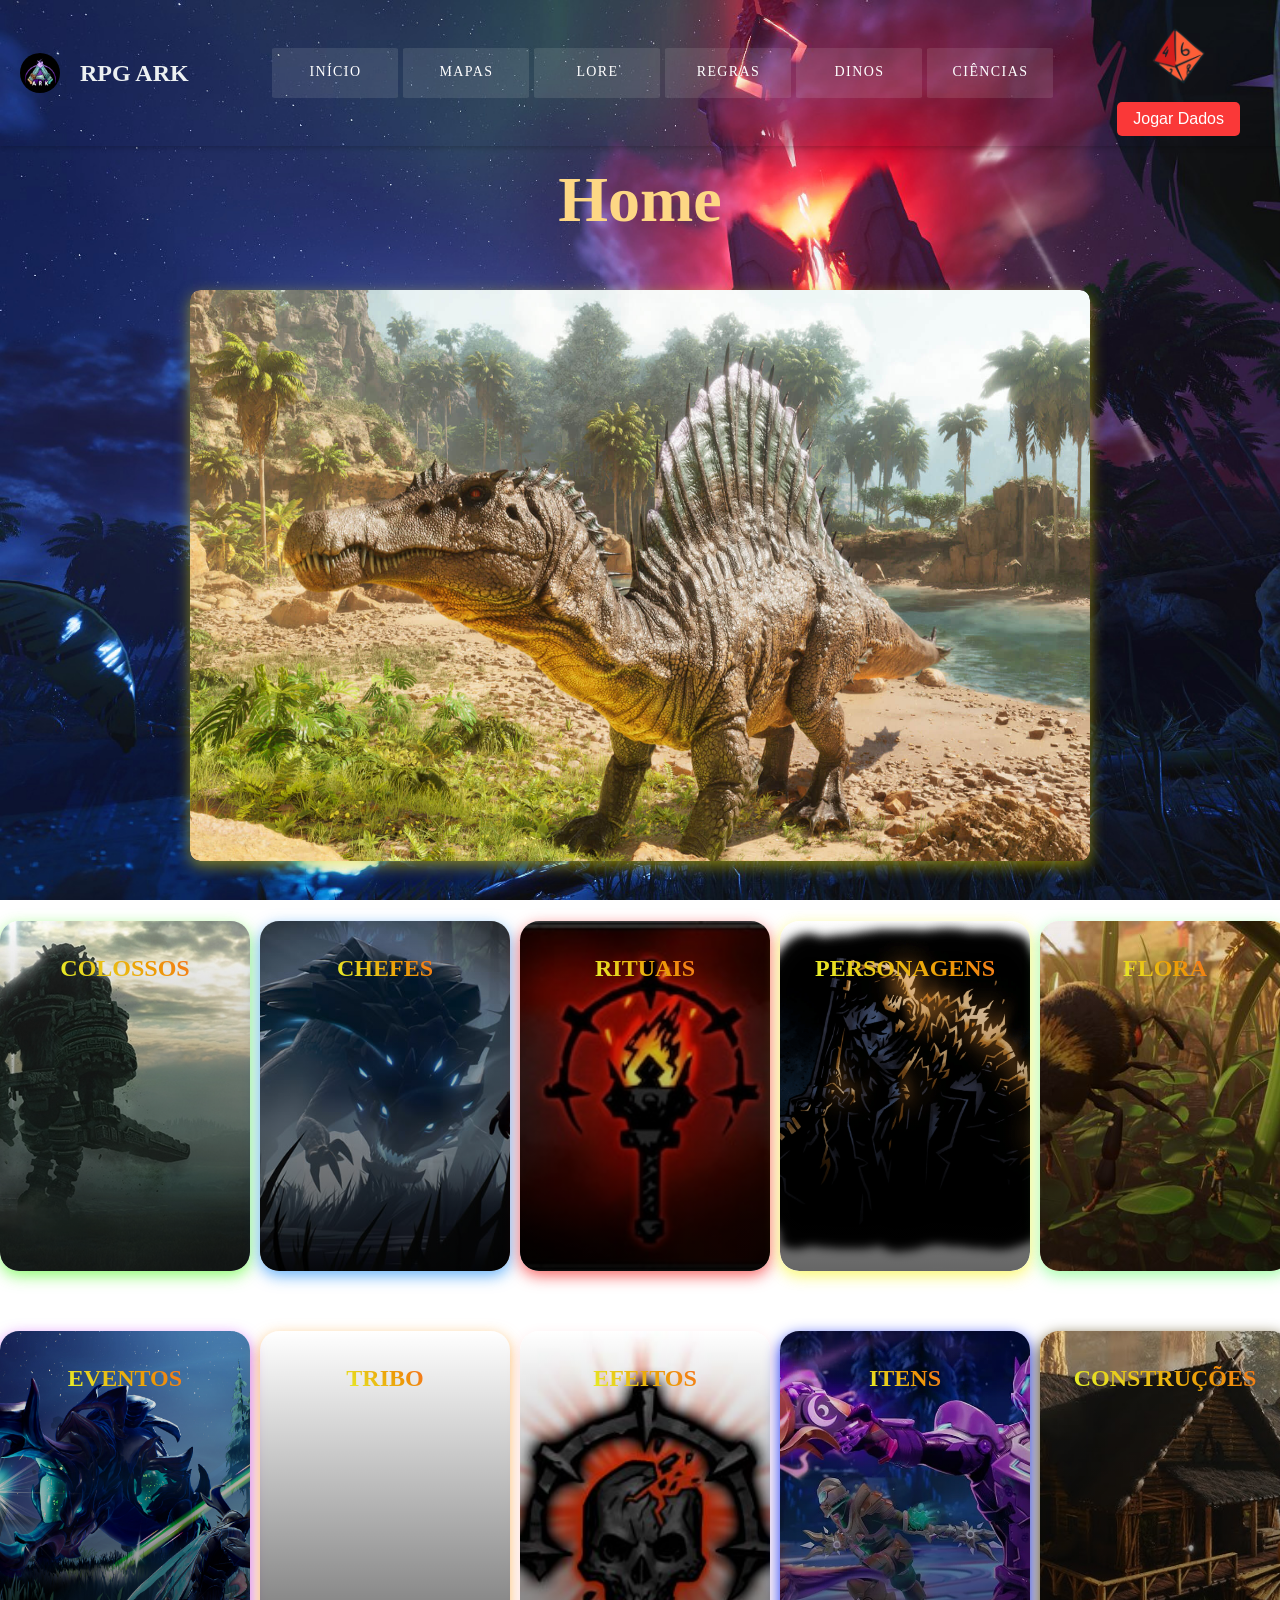
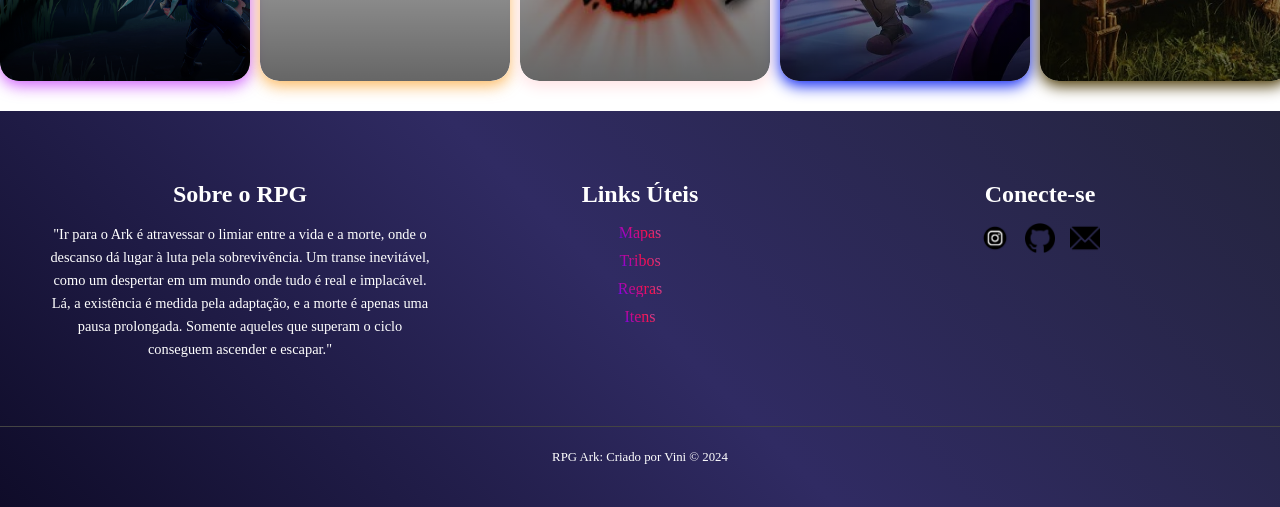
==== index.html @ 52120f5d "Add files via upload" ====
<!DOCTYPE html>
<html lang="pt">
<head>
    <meta charset="UTF-8">
    <meta name="viewport" content="width=device-width, initial-scale=1.0">
    <title>Home</title>
    <link rel="stylesheet" href="css/home.css">
    <link href="https://cdnjs.cloudflare.com/ajax/libs/font-awesome/6.0.0-beta3/css/all.min.css" rel="stylesheet">
    <!-- Fonte -->
    <link rel="preconnect" href="https://fonts.googleapis.com">
    <link rel="preconnect" href="https://fonts.gstatic.com" crossorigin>
    <!--fim da fonte-->
    <link rel="icon" href="favicon.ico" type="image/x-icon"> <!-- Para arquivos .ico -->
    <!-- Alternativa para .png -->
    <link rel="icon" href="imagens/logo v.2.png" type="image/png">
</head>
<body>
   <!-- Nav-Bar ------------------------------------------------------>
   <nav>
    <!-- Logo com Ícone e Texto -->
    <div class="logo">
        <img src="imagens/logo v.2.png" alt="Logo"> <!-- Substitua pelo nome da sua imagem -->
        <h1>RPG ARK</h1>
    </div>
    <div class="nav-links">
        <a href="index.html"><span>Início</span></a>
        <a href="index_mapas.html"><span>Mapas</span></a>
        <a href="index_história.html"><span>Lore</span></a>
        <a href=""><span>Regras</span></a>
        <a href=""><span>Dinos</span></a>
        <a href=""><span>Ciências</span></a>
    </div>
    <!-- Botão Glow -->
    <div class="dado-container">
        <img src="imagens/dado_iridescente.webp" alt="dado" class="dado"> <!-- Substitua pelo nome da sua imagem -->
        <button id="openMenu" class="glow-on-hover">Jogar Dados</button>
    </div>
    
    <div id="diceMenu" class="menu hidden">
        <button id="closeMenu">Fechar</button>
        <h3>Rolar Dados</h3>
        <label for="playerName">Nome do Jogador:</label>
        <input type="text" id="playerName" placeholder="Digite o nome do jogador">
        <label for="diceSelect">Selecione o tipo de dado:</label>
        <select id="diceSelect">
            <option value="20">D20</option>
            <option value="12">D12</option>
            <option value="10">D10</option>
            <option value="8">D8</option>
            <option value="6">D6</option>
            <option value="4">D4</option>
            <option value="2">D2</option>
        </select>
        <button id="rollDice">Rolar Dados</button>
        <div id="rolls">
            <h4>Registro de Rolagens:</h4>
            <ul id="rollList"></ul>
            <p id="total">Total: 0</p>
        </div>
        <button id="clearRolls">Limpar Registro</button>
    </div>
    
  </nav>
    <!-- Fim Nav-Bar ------------------------------------------------->
    <main>
        <!-- Seção Início -->
        <div class="titulo_principal">
            <h1 class="titulo_efeito">Home</h1>
        </div>
        
          
        <!-- carrossel-->
        <div class="carousel">
            <div class="carousel-images">
                <!-- Imagem duplicada da última para efeito de transição -->
                <img src="imagens/t-rex_primal.jpg" alt="Imagem 8 (duplicada)">
                <!-- Imagens reais -->
                <img src="imagens/espino_praia.jpg" alt="Imagem 1">
                <img src="imagens/shastassauros.jpg" alt="Imagem 2">
                <img src="imagens/Shadow-of-the-Colossus-titâ-home.jpg" alt="Imagem 3">
                <img src="imagens/pyromanes_ macho_fêmea.jpeg" alt="Imagem 4">
                <img src="imagens/the_isle_raptor.webp" alt="Imagem 5">
                <img src="imagens/deinosuchus_praia.png" alt="Imagem 6">
                <img src="imagens/meraxes_aberration_the_isle.jpg" alt="Imagem 7">
                <img src="imagens/t-rex_primal.jpg" alt="Imagem 8">
                <!-- Imagem duplicada da primeira para efeito de transição -->
                <img src="imagens/espino_praia.jpg" alt="Imagem 1 (duplicada)">
            </div>
        </div>
    
       

<!--cards-->
<div class="container-cards">
    <div class="card card-1">
        <span></span>
        <div class="content">
            <p>Colossos</p>
        </div>
    </div>
    <div class="card card-2">
        <span></span>
        <div class="content">
            <p>Chefes</p>
        </div>
    </div>
    <div class="card card-3">
        <span></span>
        <div class="content">
            <p>Rituais</p>
        </div>
    </div>
    <div class="card card-4">
        <span></span>
        <div class="content">
            <p>Personagens</p>
        </div>
    </div>
    <div class="card card-5">
        <span></span>
        <div class="content">
            <p>Flora</p>
        </div>
    </div>
</div>

<div class="container-cards">
    <div class="card card-6">
        <span></span>
        <div class="content">
            <p>Eventos</p>
        </div>
    </div>
    <div class="card card-7">
        <span></span>
        <div class="content">
            <p>Tribo</p>
        </div>
    </div>
    <div class="card card-8">
        <span></span>
        <div class="content">
            <p>Efeitos</p>
        </div>
    </div>
    <div class="card card-9">
        <span></span>
        <div class="content">
            <p>Itens</p>
        </div>
    </div>
    <div class="card card-10">
        <span></span>
        <div class="content">
            <p>construções</p>
        </div>
    </div>
</div>
</main>
    <!--footer----------------------------------------------------------------------------->
    <footer>
        <div class="footer-content">
            
          <div class="footer-section about">
            <h2>Sobre o RPG</h2>
            <p>"Ir para o Ark é atravessar o limiar entre a vida e a morte, onde o descanso dá lugar à luta pela sobrevivência. Um transe inevitável, como um despertar em um mundo onde tudo é real e implacável. Lá, a existência é medida pela adaptação, e a morte é apenas uma pausa prolongada. Somente aqueles que superam o ciclo conseguem ascender e escapar."</p>
          </div>
          <div class="footer-section links">
            <h2>Links Úteis</h2>
            <ul>
              <li><a href="index_mapas.html">Mapas</a></li>
              <li><a href="#tribos">Tribos</a></li>
              <li><a href="#regras">Regras</a></li>
              <li><a href="#itens">Itens</a></li>
            </ul>
          </div>
          <div class="footer-section social">
            <h2>Conecte-se</h2>
            <div class="social-icons">
              <a href="https://instagram.com/vindinossauro" target="_blank"><img src="imagens/insta_home.png" alt="Instagram"></a>
              <a href="https://github.com" target="_blank"><img src="imagens/git_home.png" alt="GitHub"></a>
              <a href="mailto:vinigonzagap@gmail.com"><img src="imagens/gmail_home.png" alt="E-mail"></a>
            </div>
          </div>
        </div>
        <div class="footer-bottom">
          <p>RPG Ark: Criado por Vini &copy; 2024</p>
        </div>
      </footer>
      

 <!-- Inclui o arquivo de script -->
 <script src="js/script home.js"></script>
</body>
</html>
---- css/home.css ----
/* Estilo Geral----------------------------------------------------------------------- */
body {
    margin: 0;
    font-family: 'Lora', serif;
    background: url('../imagens/lobby.jpeg') no-repeat center center fixed;
    background-size: cover; /* Ajusta o fundo ao tamanho da tela */
    scroll-behavior: smooth;
    overflow-x: hidden; /* Impede o scroll horizontal */
}

/* Estilo inicial para a página */
.page {
    opacity: 0;
    transform: translateY(20px);
    transition: opacity 0.5s ease, transform 0.5s ease;
}

/* Estilo ativo para a página carregada */
.page.active {
    opacity: 1;
    transform: translateY(0);
}

/* Responsividade para telas menores */
@media (max-width: 768px) {
    

    .page {
        padding: 10px; /* Adiciona espaçamento nas laterais para evitar cortes */
    }
}

/* Responsividade para smartphones */
@media (max-width: 480px) {
    body {
        background-size: cover;
        font-size: 14px; /* Ajusta o tamanho da fonte para telas menores */
    }

    .page {
        padding: 5px; /* Reduz o espaçamento */
    }

    h1, h2, h3, p {
        font-size: 90%; /* Reduz os tamanhos de título e parágrafos */
        line-height: 1.4; /* Aumenta o espaçamento entre linhas para melhor leitura */
    }

    img {
        width: 100%; /* Imagens ocupam toda a largura da tela */
        height: auto; /* Mantém proporção */
    }
}

/* Adiciona quebra de linhas em telas menores para elementos que podem sobrepor */
@media (max-width: 360px) {
    h1, h2 {
        font-size: 85%; /* Reduz ainda mais os tamanhos de fonte */
    }
}

/* Estilo da Nav-Bar */
nav {
    background: rgba(39, 8, 51, 0.021); /* Transparência com fundo escuro */
    color: #ecf0f1;
    display: flex;
    justify-content: space-between;
    align-items: center;
    padding: 10px 20px;
    position: fixed; /* Fixa o nav-bar no topo */
    width: 100%;
    top: 0;
    z-index: 1000; /* Garante que fique acima de outros elementos */
    box-shadow: 0 2px 5px rgba(0, 0, 0, 0.2);
}

/* Ajustes para telas menores */
@media (max-width: 1068px) {
    nav {
        padding: 8px 15px; /* Reduzindo o espaçamento para telas menores */
    }

    nav .logo {
        font-size: 1.2rem; /* Reduz o tamanho da fonte do logo */
    }

    nav ul {
        flex-direction: column; /* Alinha os itens do menu na vertical */
        padding: 0;
    }

    nav ul li {
        margin: 5px 0; /* Espaçamento entre os itens do menu */
    }

    nav a {
        font-size: 0.9rem; /* Ajusta o tamanho da fonte dos links */
    }
}

/* Ajustes para telas muito pequenas (celulares) */
@media (max-width: 480px) {
    nav {
        padding: 5px 10px; /* Reduzindo ainda mais o padding */
    }

    nav .logo {
        font-size: 1rem; /* Tamanho do logo menor */
    }

    nav ul li {
        margin: 3px 0; /* Reduz o espaçamento entre os itens */
    }

    nav a {
        font-size: 0.8rem; /* Reduz o tamanho da fonte dos links */
    }
}

/* Estilo do Logo */
.logo {
    display: flex;
    align-items: center;
    gap: 10px; /* Espaço entre a imagem e o texto */
}

.logo img {
    width: 40px; /* Tamanho do ícone */
    height: 40px;
    border-radius: 50%; /* Deixa a imagem redonda */
    object-fit: cover; /* Garante que a imagem seja cortada corretamente */
}

.logo h1 {
    font-size: 24px; /* Tamanho do texto do logo */
    margin: 0;
    color: #ecf0f1;
    margin-right: 20px;
    margin-left: 10px;
}

/* Links da Nav-Bar */
.nav-links {
    display: flex;
    gap: 1px; /* Espaço entre os links */
}

.nav-links a {
    position: relative;
    width: 130px;
    height: 50px;
    line-height: 48px;
    background: #ffffff00; /* Fundo transparente */
    text-transform: uppercase;
    font-size: 14px;
    text-align: center;
    letter-spacing: 0.1em;
    text-decoration: none;
    color: rgb(255, 255, 255); /* Cor do texto */
    transition: 0.5s;
    overflow: hidden;
    border-radius: 5px; /* Bordas arredondadas */
    -webkit-box-reflect: below 1px linear-gradient(transparent, rgba(255, 62, 255, 0));
}

.nav-links a span {
    position: absolute;
    display: block;
    top: 0;
    left: 2px;
    right: 2px;
    bottom: 0;
    text-align: center;
    background: rgba(255, 255, 255, 0.1);
    color: rgb(255, 255, 255); /* Cor do texto */
    transition: 0.5s;
}

.nav-links a:hover span {
    color: rgba(255, 255, 255, 1); /* Cor ao passar o mouse */
}

.nav-links a span::before {
    content: "";
    position: absolute;
    top: 0;
    left: 0;
    width: 0%;
    height: 50%;
    background: rgba(199, 71, 250, 0.1);
    z-index: 10;
    transition: transform 0.3s ease; /* Transição suave para o efeito */
}
.nav-links a span:hover {
    transform: scale(1.1); /* Aumenta o tamanho ao passar o mouse */
}

.nav-links a::before {
    content: "";
    position: absolute;
    top: 0;
    left: 0;
    width: 100%;
    height: 100%;
    background: linear-gradient(
        45deg,
        #bb10b2,
        #f39c12,
        #f1c40f,
        #13e040,
        #8c17ec,
        #2980b9,
        #9b59b6,
        #8e44ad,
        #bee418
    );
    background-size: 400%;
    opacity: 0; /* Invisível inicialmente */
    transition: 2.5s;
    animation: eff 20s linear infinite;
    border-radius: 5px;
}

.nav-links a:hover::before {
    opacity: 1; /* Visível ao passar o mouse */
}

/* Animação do Link */
@keyframes eff {
    0% {
        background-position: 0 0;
    }
    50% {
        background-position: 400% 0;
    }
    100% {
        background-position: 0 0;
    }
}

@media (max-width: 1078px) {
    nav {
        padding: 5px 8px;
    }

    .logo img {
        width: 25px; /* Reduz tamanho do ícone */
        height: 25px;
    }

    .logo h1 {
        font-size: 9px; /* Reduz tamanho do texto do logo */
    }

    .nav-links a {
        position: relative;
        width: 10em; /* Largura relativa */
        height: 3em; /* Altura relativa */
        line-height: 2.8em; /* Ajusta alinhamento vertical */
        background: #ffffff00; /* Fundo transparente */
        text-transform: uppercase;
        font-size: 1rem; /* Texto relativo ao tamanho padrão */
        text-align: center;
        letter-spacing: 0.1em;
        text-decoration: none;
        color: rgb(255, 255, 255); /* Cor do texto */
        transition: 0.5s;
        overflow: hidden;
        border-radius: 5px; /* Bordas arredondadas */
        -webkit-box-reflect: below 1px linear-gradient(transparent, rgba(255, 62, 255, 0));
    }
    
    /* Responsividade com media queries */
    @media (max-width: 1480px) {
        .nav-links a {
            width: 5em; /* Reduz largura para telas menores */
            height: 2.1em; /* Reduz altura */
            line-height: 2.3em; /* Ajusta alinhamento vertical */
            font-size: 0.6rem; /* Diminui tamanho da fonte */
        }
    }
    @media (max-width: 1020px) {
        .nav-links a {
            width: 6em; /* Reduz largura para telas menores */
            height: 2.1em; /* Reduz altura */
            line-height: 2.3em; /* Ajusta alinhamento vertical */
            font-size: 0.6rem; /* Diminui tamanho da fonte */
        }
    }
    
    @media (max-width: 480px) {
        .nav-links a {
            width: 5em; /* Reduz largura para telas menores */
            height: 2.1em; /* Reduz altura */
            line-height: 2.3em; /* Ajusta alinhamento vertical */
            font-size: 0.6rem; /* Diminui tamanho da fonte */
        }
    }

    .nav-links a {
        margin: 5px 0;
    }
    
}
/* Botão "Jogar Dados" com efeito Glow */
/* Dado Container */
.dado-container {
    display: flex;
    flex-direction: column;
    align-items: center;
    margin-top: 1rem;
}

/* Imagem do dado */
.dado {
    width: 3.75em; /* Usando unidade relativa (aprox. 60px) */
    height: auto;
    margin-bottom: 1rem;
    transition: transform 0.3s ease-in-out; /* Transição suave */
    margin-right: 3.75em; /* Aproximadamente 60px */
}

.dado:hover {
    transform: scale(1.2); /* Aumentar tamanho ao passar o mouse */
}

/* Botão Glow */
.glow-on-hover {
    padding: 0.5rem 1rem;
    font-size: 1rem; /* Tamanho de fonte relativo */
    background-color: #fa3838; /* Vermelho vibrante */
    color: white;
    border: none;
    border-radius: 5px;
    cursor: pointer;
    transition: all 0.3s ease-in-out;
    margin-right: 3.75em; /* Aproximadamente 60px */
}

/* Efeito ao passar o mouse */
.glow-on-hover:hover {
    transform: scale(1.1); /* Aumentar tamanho ao passar o mouse */
    box-shadow: 0 0 15px rgba(253, 189, 11, 0.8); /* Efeito de brilho */
}

/* Responsividade com media queries */
@media (max-width: 1078px) {
    .glow-on-hover {
        padding: 0.4rem 0.5rem; /* Reduz padding em tablets */
        font-size: 0.6rem; /* Diminui tamanho do texto */
        margin-right: 4.0em; /* Ajusta margens */
    }

    .dado {
        width:2em; /* Reduz largura do dado */
        margin-right: 2.4em; /* Ajusta margem */
    }
}



/* Menu de Dados */
/* Menu */
.menu {
    position: fixed; /* Fixa o menu em uma posição específica na tela */
    top: 1%; /* Define a distância do menu a partir do topo da tela */
    right: 1%; /* Define a distância do menu a partir da borda direita */
    width: 350px; /* Aumenta a largura do menu */
    background-color: #fd4949a8; /* Cor de fundo */
    border: 1px solid #fc0404; /* Borda */
    border-radius: 5px; /* Bordas arredondadas */
    padding: 1.2rem; /* Espaçamento interno maior */
    box-shadow: 0 4px 8px rgba(0, 0, 0, 0.1); /* Sombra */
    z-index: 1000; /* Garante que o menu fique acima de outros elementos */
    color: #fde796;
    transition: all 0.3s ease;
}

/* Menu escondido */
.hidden {
    display: none;
}

.menu button {
    padding: 0.7rem 1.2rem; /* Botões maiores */
    font-size: 1rem; /* Texto maior nos botões */
    margin: 0.5rem 0;
    border: none;
    border-radius: 5px;
    cursor: pointer;
    transition: all 0.3s ease-in-out;
}

/* Estilo do botão "Fechar" */
#closeMenu {
    background-color: #aa0303;
    color: white;
    float: right;
}

#closeMenu:hover {
    box-shadow: 0 0 15px rgba(253, 189, 11, 0.8); /* Efeito de brilho */
    transform: scale(1.1); /* Aumenta tamanho ao passar o mouse */
}

/* Estilo do botão "Rolar Dados" */
#rollDice {
    background-color: #fc631c;
    color: white;
}

/* Estilo do botão "Limpar Registro" */
#clearRolls {
    background-color: #f89f19;
    color: white;
    padding: 0.7rem 1.2rem; /* Botões maiores */
    font-size: 1rem;
    border: none;
    border-radius: 5px;
    cursor: pointer;
    transition: all 0.3s ease-in-out;
}

#clearRolls:hover {
    box-shadow: 0 0 15px rgba(255, 152, 0, 0.8); /* Efeito de brilho */
    transform: scale(1.1); /* Aumenta tamanho ao passar o mouse */
}

/* Estilo da área de registro */
#rolls {
    margin-top: 1rem;
    max-height: 250px; /* Aumenta a altura da área de registro */
    overflow-y: auto; /* Adiciona rolagem vertical */
    padding-right: 10px; /* Espaço extra para o scroll */
    border: 1px solid #ccc; /* Adiciona uma borda para destacar a área */
    border-radius: 5px;
    background-color: #ffb936b9; /* Fundo levemente diferente para separar visualmente */
}

#rollList {
    list-style: none;
    padding: 0;
    margin: 0;
}

#rollList li {
    margin: 0.3rem 0;
    font-weight: bold;
    color: #3d0404;
}

/* Campos de entrada */
#diceSelect, #playerName {
    width: 100%;
    padding: 0.7rem; /* Aumenta o espaço interno */
    font-size: 1rem; /* Texto maior */
    border: 1px solid #faa80e;
    border-radius: 5px;
    color: #0e0b00;
    margin-top: 5px;
}

/* Responsividade */
@media (max-width: 1780px) {
    .menu {
        width: 300px; /* Diminui o menu em telas menores */
        top: 3%; /* Ajusta a posição */
        right: 3%;
        font-size: 0.9rem; /* Texto menor no menu */
    }

    #closeMenu {
        font-size: 0.7rem; /* Ajusta o tamanho do texto no botão */
    }

    #rolls {
        max-height: 200px; /* Ajusta a altura da área de registro */
    }

    #diceSelect, #playerName {
        padding: 0.5rem; /* Reduz o espaço interno */
        font-size: 0.9rem; /* Texto menor */
    }

    .menu button {
        font-size: 0.6rem; /* Ajusta o tamanho dos botões */
        padding: 0.5rem 0.5rem; /* Reduz o tamanho */
    }
}
/* Estilo para a barra de rolagem */
#rolls::-webkit-scrollbar {
    width: 12px; /* Largura da barra vertical */
    height: 12px; /* Altura da barra horizontal (caso exista) */
}

#rolls::-webkit-scrollbar-thumb {
    background-color: #fc631c; /* Cor da barra de rolagem */
    border-radius: 10px; /* Deixa os cantos arredondados */
    border: 3px solid #ffb936; /* Adiciona um contorno para destacar */
}

#rolls::-webkit-scrollbar-thumb:hover {
    background-color: #f89f19; /* Cor ao passar o mouse */
}

#rolls::-webkit-scrollbar-track {
    background-color: #ffe3a8; /* Fundo do trilho da barra */
    border-radius: 10px; /* Cantos arredondados do trilho */
    box-shadow: inset 0 0 5px rgba(0, 0, 0, 0.1); /* Leve sombra interna */
}

/* Ajuste do tamanho do scroll para dispositivos móveis */
@media (max-width: 768px) {
    #rolls::-webkit-scrollbar {
        width: 16px; /* Aumenta a largura do scrollbar para ajudar no toque */
    }

    #rolls::-webkit-scrollbar-thumb {
        border: 4px solid #ffb936; /* Ajusta o contorno para manter o tamanho visual */
    }
}


/* fim do nav-bar---------------------------------------------------------------------------- */

/* Main*/

/* Estilo geral do título */
.titulo_principal {
    display: flex;
    justify-content: center;
    align-items: center;
   margin-top: 120px;
  }
  
  .titulo_efeito {
    font-size: 4rem;
    font-weight: bold;
    color: #fdd784;
    position: relative;
}

.titulo_efeito:after {
    content: '';
    position: absolute;
    bottom: -10px;
    left: 50%;
    transform: translateX(-50%);
    height: 4px;
    background: linear-gradient(90deg, #ebe716, #fca505, #ff7504, #fca505, #fcf805);
    animation: wave 8s infinite;
}


/* Animação da onda */
@keyframes wave {
    0% { width: 50px; }
    20% { width: 100px; }
    40% { width: 200px; }
    60% { width: 200px; }
    80% { width: 100px; }
    100% { width: 50px; }
}

/* Responsividade */
@media (max-width: 1120px) {
    .titulo_efeito {
        font-size: 2.3rem; /* Diminui o tamanho da fonte em telas médias */
    }

    .titulo_efeito:after {
        width: 350px; /* Reduz a largura da linha de efeito para telas menores */
    }
    @keyframes wave {
        0% { width: 50px; }
        20% { width: 100px; }
        40% { width: 200px; }
        60% { width: 200px; }
        80% { width: 100px; }
        100% { width: 50px; }
    }
}



/* Estilo geral do carrossel */
.carousel {
    width: 100%;
    max-width: 900px;
    margin: 10px auto;
    overflow: hidden; /* Esconde as imagens fora do contêiner */
    border-radius: 10px;
    box-shadow: 0 5px 15px rgba(231, 216, 4, 0.534); /* Sombra amarela */
    position: relative;
    margin-bottom: 20px;
}

/* Contêiner de imagens */
.carousel-images {
    display: flex;
    transition: transform 1s ease-in-out; /* Suaviza a transição */
    transform: translateX(-100%); /* Ajusta para começar na primeira imagem */
}

/* Estilo das imagens */
.carousel-images img {
    width: 100%; /* Cada imagem ocupa 100% da largura do contêiner */
    flex-shrink: 0; /* Garante que cada imagem ocupe seu espaço */
    border-radius: 10px;
}

/* Estilo geral do container */
/* Container dos cards */
.container-cards {
    margin-top: 60px;
    display: grid;
    grid-template-columns: repeat(5, 1fr); /* 5 colunas */
    gap: 10px; /* Espaço entre os cards */
    width: 100%;
    padding: 0px;
    justify-items: center; /* Centraliza horizontalmente */
    align-items: center; /* Centraliza verticalmente */
    margin-bottom: 30px;
}

/* Estilo base dos cards */
.card {
    position: relative;
    width: 250px; /* Tamanho base ajustado */
    height: 350px; /* Tamanho base ajustado */
    color: #ffffff;
    transition: 0.5s;
    cursor: pointer;
    overflow: hidden;
    border-radius: 1.2em;
    background-size: cover;
    background-position: center;
    background-repeat: no-repeat;
}

.card:hover {
    transform: translateY(-20px);
}

.card::before {
    content: '';
    position: absolute;
    top: 0;
    left: 0;
    width: 100%;
    height: 100%;
    background: linear-gradient(transparent, rgba(0, 0, 0, 0.6));
    z-index: 1;
    border-radius: 1.2em;
}

.card span {
    position: absolute;
    top: 6px;
    left: 6px;
    right: 6px;
    bottom: 6px;
    background-size: 200% 200%;
    animation: gradient-shift 3s linear infinite;
    z-index: 2;
    border-radius: 1em;
    padding: 2px;
}

.card p {
    font-size: 1.5rem; /* Tamanho de fonte ajustado */
    font-weight: 800;
    text-transform: uppercase;
    text-align: center;
    background: linear-gradient(45deg, #e6f32b, #ec9c06, #ff4c35, #b89c01, #fcf809);
    background-size: 300%;
    background-clip: text;
    -webkit-background-clip: text;
    -webkit-text-fill-color: transparent;
    animation: gradiente-animado 4s ease infinite;
}

.card .content {
    position: relative;
    padding: 10px;
    z-index: 10;
    display: flex;
    align-items: center;
    justify-content: center;
    text-align: center;
    font-weight: bold;
    font-size: 1.2em;
}

/* Gradiente animado */
@keyframes gradiente-animado {
    0% { background-position: 0% 50%; }
    50% { background-position: 100% 50%; }
    100% { background-position: 0% 50%; }
}



@media (max-width: 1078px) {
    .card {
        width: 60px; /* Menor tamanho para dispositivos de médio porte */
        height: 100px;
    }
    .card p {
        font-size: 0.4rem; /* Tamanho de fonte ajustado */
    }
}




/* Ajustando o layout para exibição responsiva em várias telas */
.card-container {
    display: flex;
    flex-wrap: wrap;
    justify-content: center;
    gap: 18px; /* Espaçamento entre os cards */
}

.card-1 {
    background-image: url('../imagens/colossos_menu.webp');
    box-shadow: 0 5px 15px rgba(72, 248, 28, 0.61);
    
}

.card-2 {
    background-image: url('../imagens/chefes_pangar.jpg');
    box-shadow: 0 5px 15px rgba(10, 130, 243, 0.61);
    
}

.card-3 {
    background-image: url('../imagens/efeitos_menu.jpeg');
    box-shadow: 0 5px 15px rgba(243, 10, 10, 0.61);
}

.card-4 {
    background-image: url('../imagens/personagens_menu.png');
    box-shadow: 0 5px 15px rgba(247, 243, 19, 0.61);
}

.card-5 {
    background-image: url('../imagens/flora_menu.jpg');
    box-shadow: 0 5px 15px rgba(106, 252, 113, 0.61);
}

.card-6 {
    background-image: url('../imagens/eventos_dodorex_home.webp');
    box-shadow: 0 5px 15px rgba(179, 1, 250, 0.61);
}

.card-7 {
    background-image: url('../imagens/tribo_home.png');
    box-shadow: 0 5px 15px rgba(250, 142, 1, 0.61);
}

.card-8 {
    background-image: url('../imagens/doenças_home.jpg');
    box-shadow: 0 5px 15px rgb(255, 225, 227);
}

.card-9 {
    background-image: url('../imagens/itens_home.webp');
    box-shadow: 0 5px 15px rgb(16, 39, 243);
}

.card-10 {
    background-image: url('../imagens/construções_home.jpg');
    box-shadow: 0 5px 15px rgb(73, 54, 0);
}

/* Main - final*/

/* Geral do footer ------------------------------------------------------------------------------*/
/* Estilo Geral do Footer */
footer {
    background: linear-gradient(45deg, #3f018fe0,#05219cd5);
    color: #fff;
    padding: 20px 0;
    text-align: center;
  }
  
  /* Conteúdo Principal */
  .footer-content {
    display: flex;
    justify-content: space-between;
    max-width: 1200px;
    margin: 0 auto;
    padding: 20px;
    flex-wrap: wrap;
  }
  
  /* Seções do Footer */
  .footer-section {
    flex: 1;
    margin: 10px;
    min-width: 250px;
  }
  
  .footer-section h2 {
    font-size: 1.5rem;
    margin-bottom: 15px;
  }
  
  .footer-section p {
    font-size: 0.9rem;
    line-height: 1.6;
  }
  
  /* Links */
  .footer-section ul {
    list-style: none;
    padding: 0;
  }
  
  .footer-section ul li {
    margin: 10px 0;
  }
  
  .footer-section ul li a {
    background: linear-gradient(45deg, #6d00fa, #fc104b, #8e8fff, #2dbdf7, #e05dfa);
    background-size: 300%;
    background-clip: text; /* Faz o gradiente ser aplicado ao texto */
    -webkit-text-fill-color: transparent; /* Torna a parte não preenchida transparente */
    animation: gradiente-animado 4s ease infinite;
    text-decoration: none;
    transition: color 0.3s ease-in-out;
  }
  @keyframes gradiente-animado {
    0% { background-position: 0% 50%; }
    50% { background-position: 100% 50%; }
    100% { background-position: 0% 50%; }
}
  .footer-section ul li a:hover {
    color: #ff9800;
  }
  
  /* Ícones de Redes Sociais */
  .social-icons {
    display: flex;
    justify-content: center;
    gap: 15px;
  }
  
  .social-icons a img {
    width: 30px;
    height: 30px;
    transition: transform 0.3s ease-in-out;
  }
  
  .social-icons a img:hover {
    transform: scale(1.2);
  }
  
  /* Rodapé Inferior */
  .footer-bottom {
    margin-top: 20px;
    font-size: 0.8rem;
    border-top: 1px solid #444;
    padding: 10px;
  }
  
/* Responsividade para telas menores */
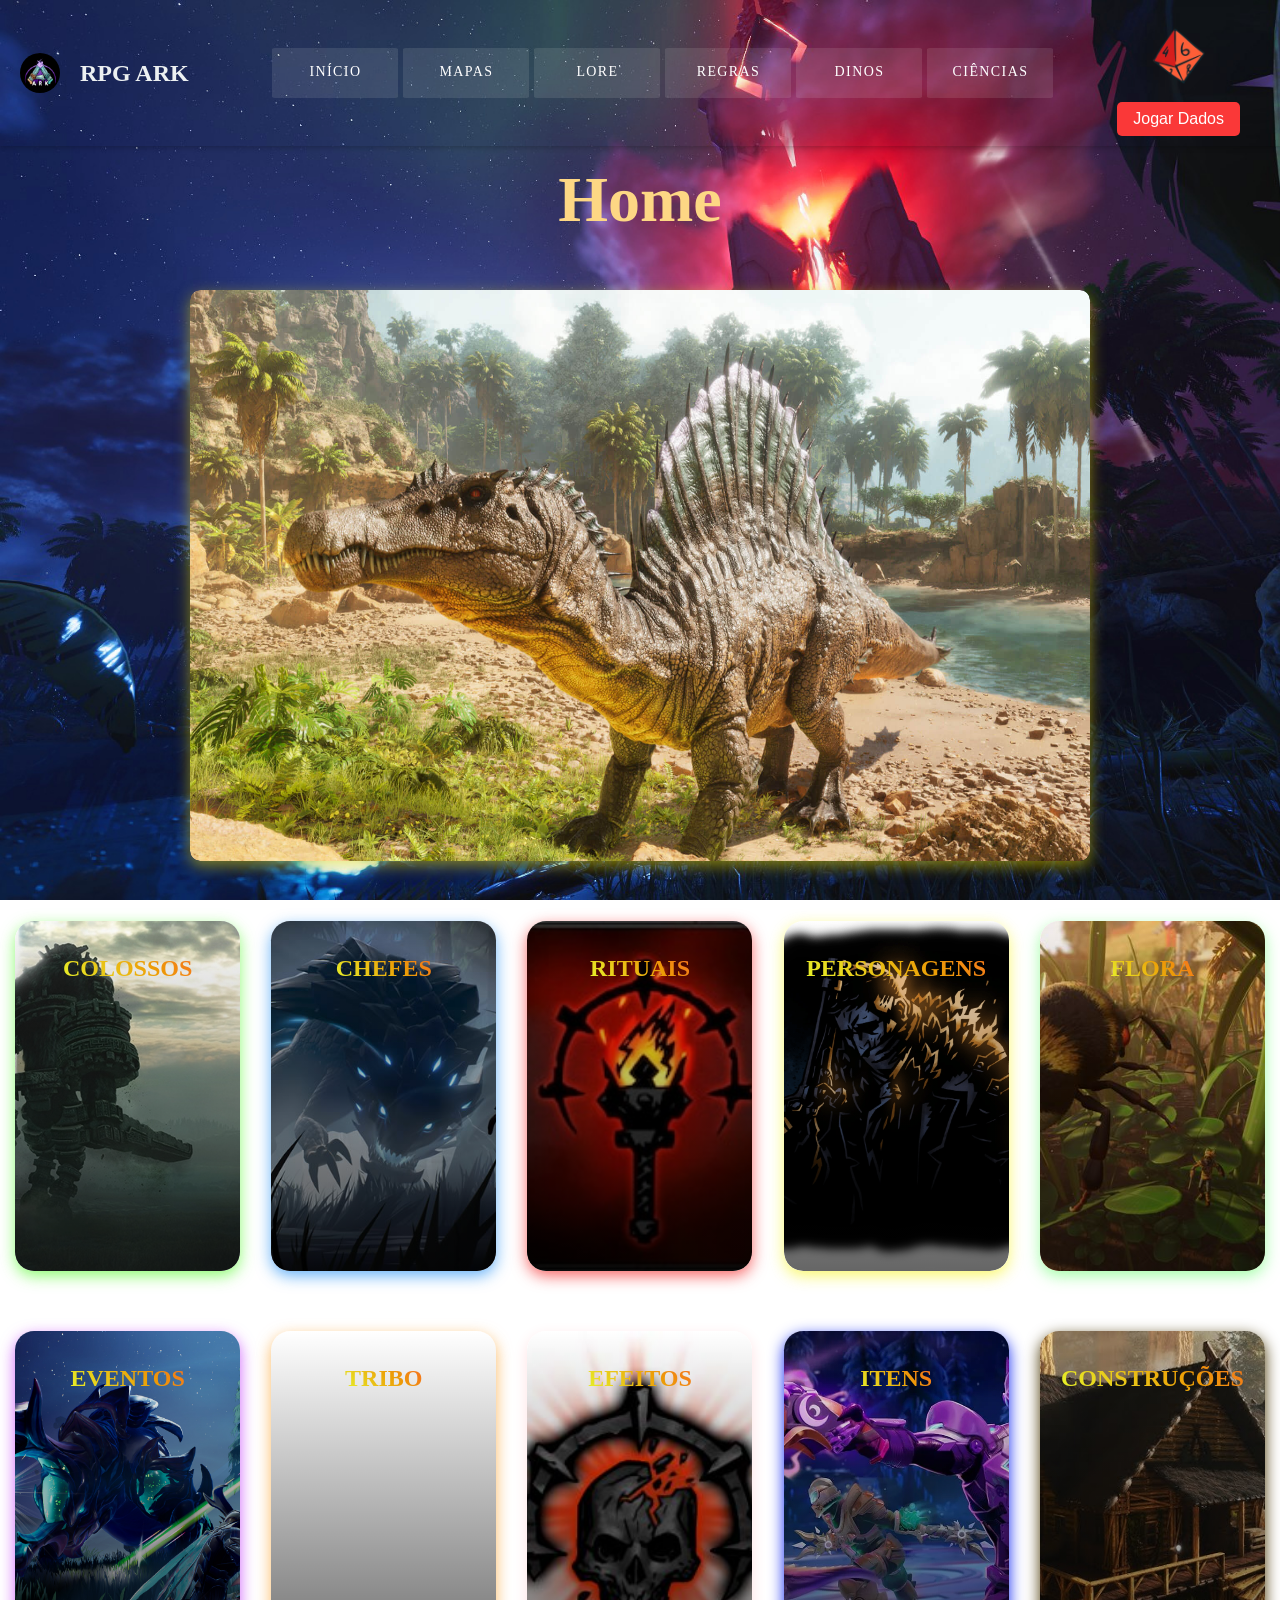
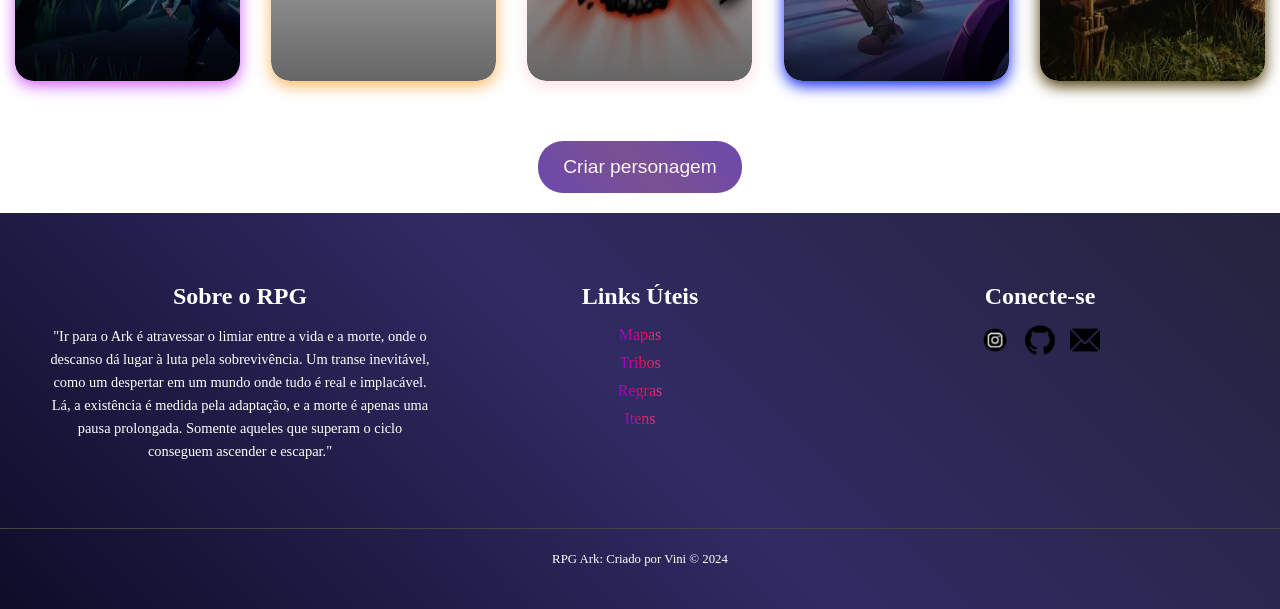
==== commit ec4009cd: "05/12/24" ====
--- a/index.html
+++ b/index.html
@@ -110,12 +110,14 @@
             <p>Rituais</p>
         </div>
     </div>
-    <div class="card card-4">
-        <span></span>
-        <div class="content">
-            <p>Personagens</p>
-        </div>
-    </div>
+
+    <div class="card card-4" onclick="goToPage('index_personagens.html')">
+    <span></span>
+    <div class="content">
+        <p>Personagens</p>
+    </div>
+</div>
+
     <div class="card card-5">
         <span></span>
         <div class="content">
@@ -156,6 +158,12 @@
         </div>
     </div>
 </div>
+
+<div class="main-container">
+    <!-- Botão para abrir o menu de mapas -->
+    <button id="btnSpawn" class="spawn-button" ><a class="botão_atalho" href="index_jogadores.html" >Criar personagem</a></button>
+  <div>
+
 </main>
     <!--footer----------------------------------------------------------------------------->
     <footer>
--- a/css/home.css
+++ b/css/home.css
@@ -615,7 +615,7 @@
     margin-top: 60px;
     display: grid;
     grid-template-columns: repeat(5, 1fr); /* 5 colunas */
-    gap: 10px; /* Espaço entre os cards */
+    gap: 1px; /* Espaço entre os cards */
     width: 100%;
     padding: 0px;
     justify-items: center; /* Centraliza horizontalmente */
@@ -626,7 +626,7 @@
 /* Estilo base dos cards */
 .card {
     position: relative;
-    width: 250px; /* Tamanho base ajustado */
+    width: 225px; /* Tamanho base ajustado */
     height: 350px; /* Tamanho base ajustado */
     color: #ffffff;
     transition: 0.5s;
@@ -774,6 +774,60 @@
     box-shadow: 0 5px 15px rgb(73, 54, 0);
 }
 
+.main-container {
+    display: flex;
+    flex-direction: column;
+    align-items: center;
+    gap: 20px;
+}
+  /* Botão para gerar a região */
+.spawn-button {
+    background: linear-gradient(45deg, #3c0d92c0, #460c68b7,#3c0d92c0);
+    color: white;
+    font-size: 1.2rem;
+    padding: 15px 25px;
+    border: none;
+    border-radius: 25px;
+    cursor: pointer;
+   
+    transition: all 0.3s ease-in-out;
+    margin-top: 30px;
+
+}
+
+.spawn-button:hover {
+    background-color: #a119f0d8;
+    box-shadow: 0 0 20px rgb(154, 11, 250);
+}
+  
+.botão_atalho{
+text-decoration: none;
+color: #fcf4ef;
+
+}
+@media (max-width: 1080px) {
+    /* Ajuste geral para o contêiner principal */
+    .main-container {
+        gap: 15px; /* Reduz o espaçamento entre os elementos */
+        padding: 10px; /* Adiciona margem interna */
+    }
+
+    /* Botão de gerar região responsivo */
+    .spawn-button {
+        font-size: 1rem; /* Reduz o tamanho da fonte */
+        padding: 10px 20px; /* Ajusta o espaçamento interno */
+        border-radius: 20px; /* Mantém as bordas arredondadas proporcionais */
+    }
+
+    /* Estilo do botão de atalho responsivo */
+    .botão_atalho {
+        font-size: 0.9rem; /* Reduz o tamanho do texto */
+        color: #eae1d8; /* Ajusta a cor para contraste melhor */
+    }
+}
+
+
+
 /* Main - final*/
 
 /* Geral do footer ------------------------------------------------------------------------------*/
